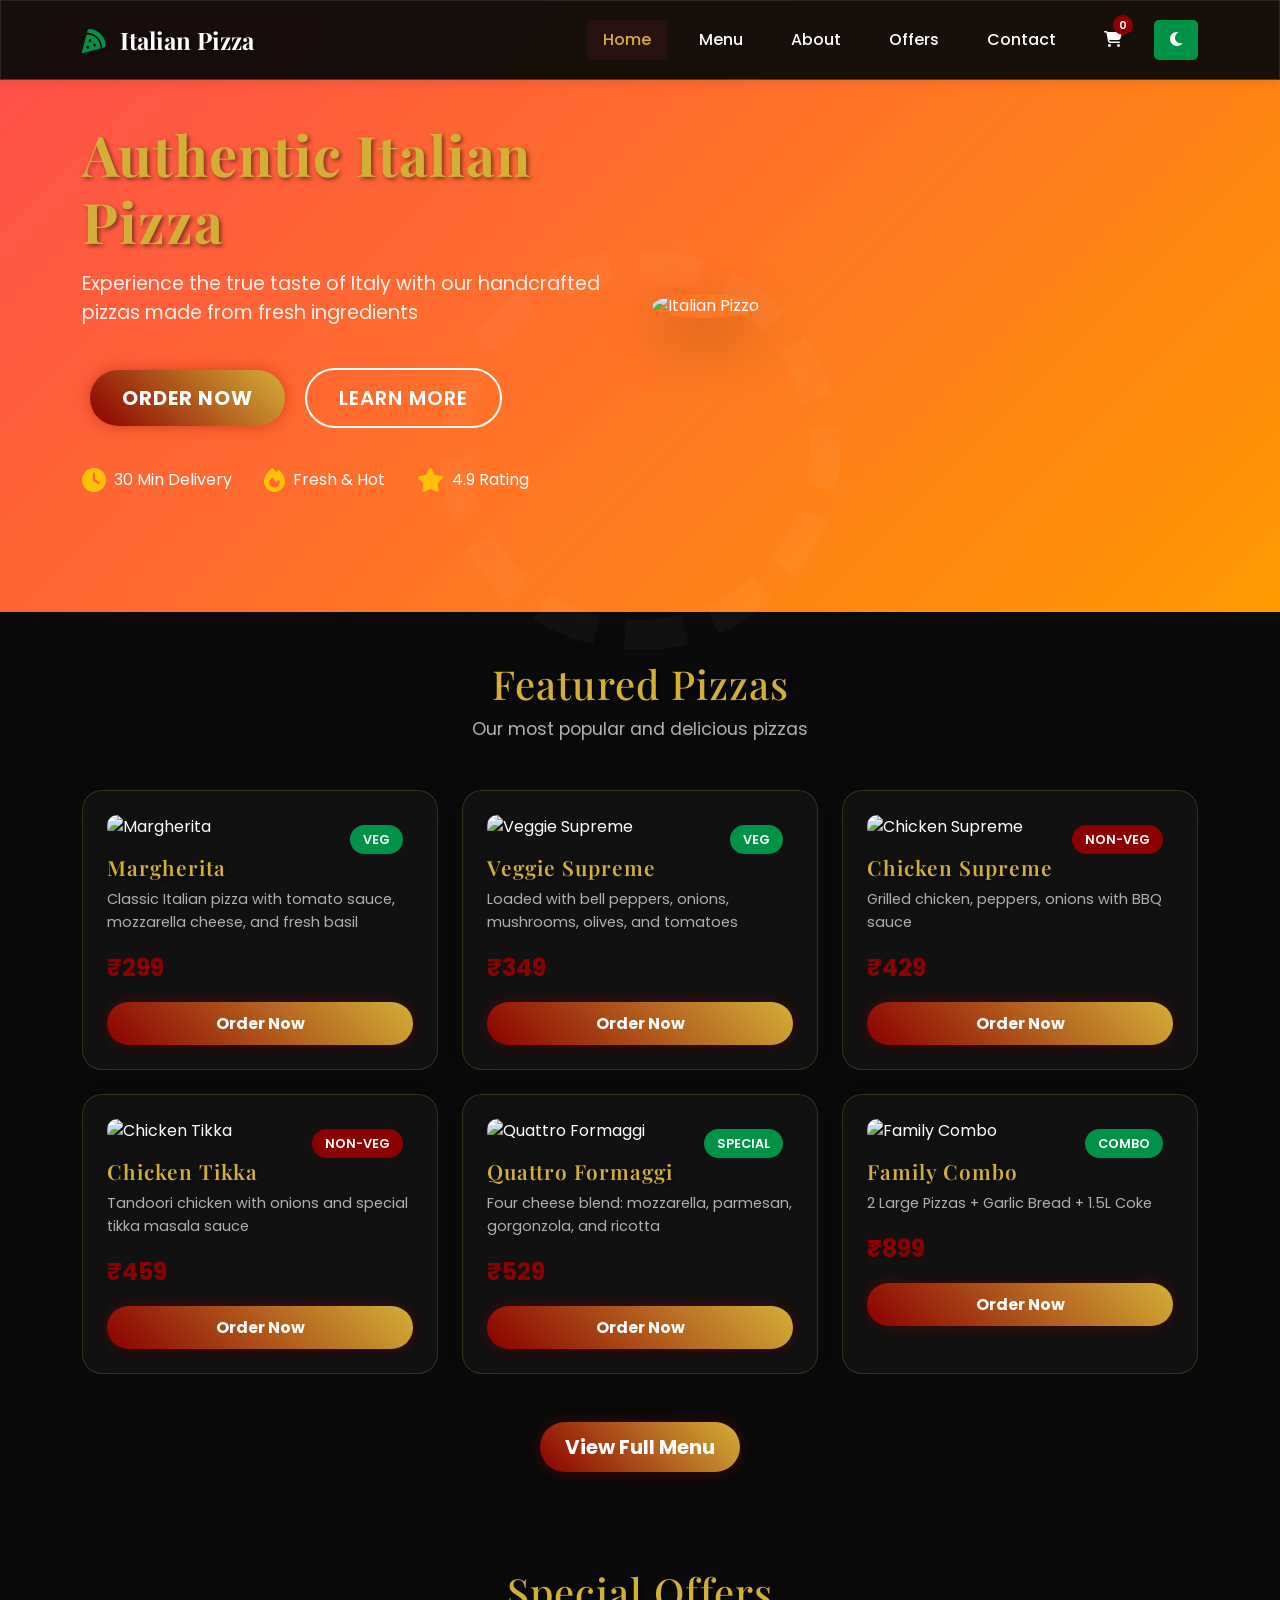
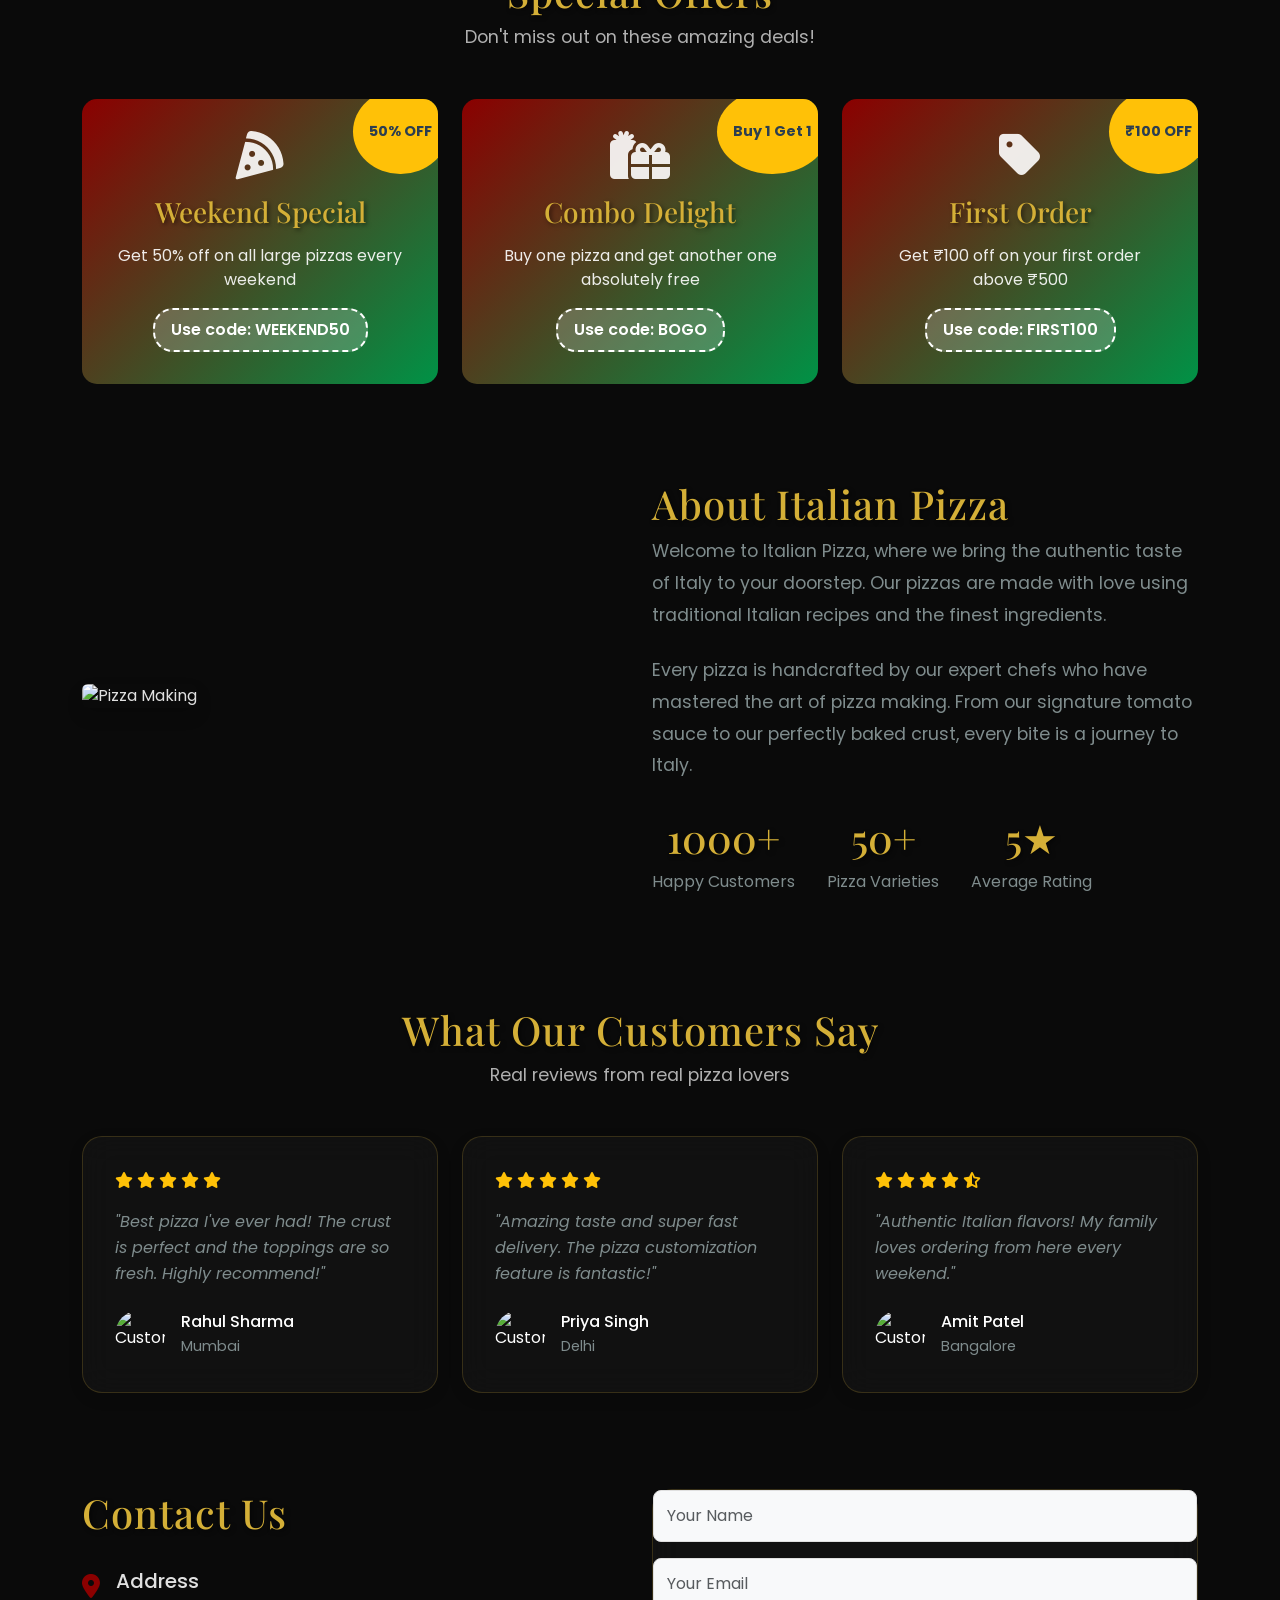
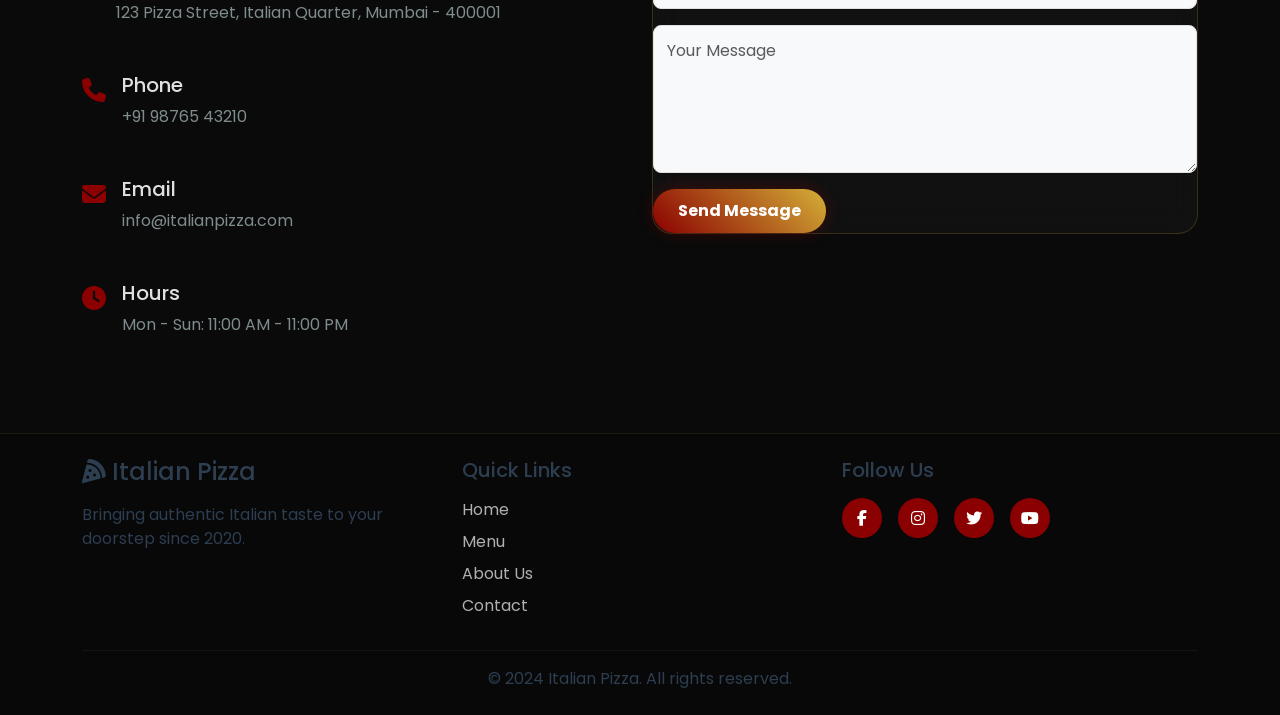
==== index.html @ b0a9a29d "First version of E-commerce website" ====
<!DOCTYPE html>
<html lang="en">
<head>
    <meta charset="UTF-8">
    <meta name="viewport" content="width=device-width, initial-scale=1.0">
    <title>Italian Pizza - Authentic Italian Taste</title>
    
    <!-- Bootstrap 5 CSS -->
    <link href="https://cdn.jsdelivr.net/npm/bootstrap@5.3.0/dist/css/bootstrap.min.css" rel="stylesheet">
    
    <!-- Font Awesome Icons -->
    <link rel="stylesheet" href="https://cdnjs.cloudflare.com/ajax/libs/font-awesome/6.4.0/css/all.min.css">
    
    <!-- Google Fonts -->
   <link href="https://fonts.googleapis.com/css2?family=Playfair+Display:wght@700&family=Poppins:wght@300;400;600&display=swap" rel="stylesheet">
    
    <!-- Custom CSS -->
    <link rel="stylesheet" href="css/style.css">
</head>
<body>
    <!-- Navigation Bar -->
    <nav class="navbar navbar-expand-lg fixed-top custom-navbar">
        <div class="container">
            <a class="navbar-brand" href="index.html">
                <i class="fas fa-pizza-slice"></i> Italian Pizza
            </a>
            <button class="navbar-toggler" type="button" data-bs-toggle="collapse" data-bs-target="#navbarNav">
                <span class="navbar-toggler-icon"></span>
            </button>
            <div class="collapse navbar-collapse" id="navbarNav">
                <ul class="navbar-nav ms-auto">
                    <li class="nav-item">
                        <a class="nav-link active" href="index.html">Home</a>
                    </li>
                    <li class="nav-item">
                        <a class="nav-link" href="menu.html">Menu</a>
                    </li>
                    <li class="nav-item">
                        <a class="nav-link" href="#about">About</a>
                    </li>
                    <li class="nav-item">
                        <a class="nav-link" href="#offers">Offers</a>
                    </li>
                    <li class="nav-item">
                        <a class="nav-link" href="#contact">Contact</a>
                    </li>
                    <li class="nav-item">
                        <a class="nav-link cart-link" href="cart.html">
                            <i class="fas fa-shopping-cart"></i>
                            <span class="cart-count" id="cartCount">0</span>
                        </a>
                    </li>
                    <li class="nav-item">
                        <button class="theme-toggle" id="themeToggle">
                            <i class="fas fa-moon"></i>
                        </button>
                    </li>
                </ul>
            </div>
        </div>
    </nav>

    <!-- Hero Section -->
    <section class="hero-section">
        <div class="pizza-animation">
            <div class="pizza-spin"></div>
        </div>
        <div class="container">
            <div class="row align-items-center">
                <div class="col-lg-6">
                    <h1 class="hero-title">Authentic Italian Pizza</h1>
                    <p class="hero-subtitle">Experience the true taste of Italy with our handcrafted pizzas made from fresh ingredients</p>
                    <div class="hero-buttons">
                        <a href="menu.html" class="btn btn-primary btn-lg">Order Now</a>
                        <a href="#about" class="btn btn-outline-light btn-lg">Learn More</a>
                    </div>
                    <div class="hero-features">
                        <div class="feature-item">
                            <i class="fas fa-clock"></i>
                            <span>30 Min Delivery</span>
                        </div>
                        <div class="feature-item">
                            <i class="fas fa-fire"></i>
                            <span>Fresh & Hot</span>
                        </div>
                        <div class="feature-item">
                            <i class="fas fa-star"></i>
                            <span>4.9 Rating</span>
                        </div>
                    </div>
                </div>
                <div class="col-lg-6">
                    <div class="hero-image">
                        <img src="https://images.unsplash.com/photo-1513104890138-7c749659a591?w=600&h=600&fit=crop" alt="Italian Pizza" class="img-fluid floating-pizza">
                    </div>
                </div>
            </div>
        </div>
    </section>

    <!-- Featured Pizzas Section -->
    <section class="featured-section py-5">
        <div class="container">
            <div class="section-header text-center mb-5">
                <h2 class="section-title">Featured Pizzas</h2>
                <p class="section-subtitle">Our most popular and delicious pizzas</p>
            </div>
            <div class="row" id="featuredPizzas">
                <!-- Featured pizzas will be loaded dynamically -->
            </div>
            <div class="text-center mt-4">
                <a href="menu.html" class="btn btn-primary btn-lg">View Full Menu</a>
            </div>
        </div>
    </section>

    <!-- Special Offers Section -->
    <section class="offers-section py-5" id="offers">
        <div class="container">
            <div class="section-header text-center mb-5">
                <h2 class="section-title">Special Offers</h2>
                <p class="section-subtitle">Don't miss out on these amazing deals!</p>
            </div>
            <div class="row g-4">
                <div class="col-md-6 col-lg-4">
                    <div class="offer-card">
                        <div class="offer-badge">50% OFF</div>
                        <i class="fas fa-pizza-slice offer-icon"></i>
                        <h3>Weekend Special</h3>
                        <p>Get 50% off on all large pizzas every weekend</p>
                        <span class="offer-code">Use code: WEEKEND50</span>
                    </div>
                </div>
                <div class="col-md-6 col-lg-4">
                    <div class="offer-card">
                        <div class="offer-badge">Buy 1 Get 1</div>
                        <i class="fas fa-gifts offer-icon"></i>
                        <h3>Combo Delight</h3>
                        <p>Buy one pizza and get another one absolutely free</p>
                        <span class="offer-code">Use code: BOGO</span>
                    </div>
                </div>
                <div class="col-md-6 col-lg-4">
                    <div class="offer-card">
                        <div class="offer-badge">₹100 OFF</div>
                        <i class="fas fa-tag offer-icon"></i>
                        <h3>First Order</h3>
                        <p>Get ₹100 off on your first order above ₹500</p>
                        <span class="offer-code">Use code: FIRST100</span>
                    </div>
                </div>
            </div>
        </div>
    </section>

    <!-- About Section -->
    <section class="about-section py-5" id="about">
        <div class="container">
            <div class="row align-items-center">
                <div class="col-lg-6">
                    <img src="https://images.unsplash.com/photo-1565299624946-b28f40a0ae38?w=600&h=400&fit=crop" alt="Pizza Making" class="img-fluid rounded shadow">
                </div>
                <div class="col-lg-6">
                    <h2 class="section-title">About Italian Pizza</h2>
                    <p class="about-text">
                        Welcome to Italian Pizza, where we bring the authentic taste of Italy to your doorstep. 
                        Our pizzas are made with love using traditional Italian recipes and the finest ingredients.
                    </p>
                    <p class="about-text">
                        Every pizza is handcrafted by our expert chefs who have mastered the art of pizza making. 
                        From our signature tomato sauce to our perfectly baked crust, every bite is a journey to Italy.
                    </p>
                    <div class="about-stats">
                        <div class="stat-item">
                            <h3>1000+</h3>
                            <p>Happy Customers</p>
                        </div>
                        <div class="stat-item">
                            <h3>50+</h3>
                            <p>Pizza Varieties</p>
                        </div>
                        <div class="stat-item">
                            <h3>5★</h3>
                            <p>Average Rating</p>
                        </div>
                    </div>
                </div>
            </div>
        </div>
    </section>

    <!-- Customer Reviews Section -->
    <section class="reviews-section py-5">
        <div class="container">
            <div class="section-header text-center mb-5">
                <h2 class="section-title">What Our Customers Say</h2>
                <p class="section-subtitle">Real reviews from real pizza lovers</p>
            </div>
            <div class="row g-4">
                <div class="col-md-6 col-lg-4">
                    <div class="review-card">
                        <div class="review-stars">
                            <i class="fas fa-star"></i>
                            <i class="fas fa-star"></i>
                            <i class="fas fa-star"></i>
                            <i class="fas fa-star"></i>
                            <i class="fas fa-star"></i>
                        </div>
                        <p class="review-text">"Best pizza I've ever had! The crust is perfect and the toppings are so fresh. Highly recommend!"</p>
                        <div class="reviewer">
                            <img src="https://i.pravatar.cc/100?img=1" alt="Customer" class="reviewer-img">
                            <div>
                                <h5>Rahul Sharma</h5>
                                <span>Mumbai</span>
                            </div>
                        </div>
                    </div>
                </div>
                <div class="col-md-6 col-lg-4">
                    <div class="review-card">
                        <div class="review-stars">
                            <i class="fas fa-star"></i>
                            <i class="fas fa-star"></i>
                            <i class="fas fa-star"></i>
                            <i class="fas fa-star"></i>
                            <i class="fas fa-star"></i>
                        </div>
                        <p class="review-text">"Amazing taste and super fast delivery. The pizza customization feature is fantastic!"</p>
                        <div class="reviewer">
                            <img src="https://i.pravatar.cc/100?img=5" alt="Customer" class="reviewer-img">
                            <div>
                                <h5>Priya Singh</h5>
                                <span>Delhi</span>
                            </div>
                        </div>
                    </div>
                </div>
                <div class="col-md-6 col-lg-4">
                    <div class="review-card">
                        <div class="review-stars">
                            <i class="fas fa-star"></i>
                            <i class="fas fa-star"></i>
                            <i class="fas fa-star"></i>
                            <i class="fas fa-star"></i>
                            <i class="fas fa-star-half-alt"></i>
                        </div>
                        <p class="review-text">"Authentic Italian flavors! My family loves ordering from here every weekend."</p>
                        <div class="reviewer">
                            <img src="https://i.pravatar.cc/100?img=3" alt="Customer" class="reviewer-img">
                            <div>
                                <h5>Amit Patel</h5>
                                <span>Bangalore</span>
                            </div>
                        </div>
                    </div>
                </div>
            </div>
        </div>
    </section>

    <!-- Contact Section -->
    <section class="contact-section py-5" id="contact">
        <div class="container">
            <div class="row">
                <div class="col-lg-6">
                    <h2 class="section-title">Contact Us</h2>
                    <div class="contact-info">
                        <div class="contact-item">
                            <i class="fas fa-map-marker-alt"></i>
                            <div>
                                <h5>Address</h5>
                                <p>123 Pizza Street, Italian Quarter, Mumbai - 400001</p>
                            </div>
                        </div>
                        <div class="contact-item">
                            <i class="fas fa-phone"></i>
                            <div>
                                <h5>Phone</h5>
                                <p>+91 98765 43210</p>
                            </div>
                        </div>
                        <div class="contact-item">
                            <i class="fas fa-envelope"></i>
                            <div>
                                <h5>Email</h5>
                                <p>info@italianpizza.com</p>
                            </div>
                        </div>
                        <div class="contact-item">
                            <i class="fas fa-clock"></i>
                            <div>
                                <h5>Hours</h5>
                                <p>Mon - Sun: 11:00 AM - 11:00 PM</p>
                            </div>
                        </div>
                    </div>
                </div>
                <div class="col-lg-6">
                    <form class="contact-form">
                        <div class="mb-3">
                            <input type="text" class="form-control" placeholder="Your Name" required>
                        </div>
                        <div class="mb-3">
                            <input type="email" class="form-control" placeholder="Your Email" required>
                        </div>
                        <div class="mb-3">
                            <textarea class="form-control" rows="5" placeholder="Your Message" required></textarea>
                        </div>
                        <button type="submit" class="btn btn-primary">Send Message</button>
                    </form>
                </div>
            </div>
        </div>
    </section>

    <!-- Footer -->
    <footer class="footer py-4">
        <div class="container">
            <div class="row">
                <div class="col-md-4">
                    <h4><i class="fas fa-pizza-slice"></i> Italian Pizza</h4>
                    <p>Bringing authentic Italian taste to your doorstep since 2020.</p>
                </div>
                <div class="col-md-4">
                    <h5>Quick Links</h5>
                    <ul class="footer-links">
                        <li><a href="index.html">Home</a></li>
                        <li><a href="menu.html">Menu</a></li>
                        <li><a href="#about">About Us</a></li>
                        <li><a href="#contact">Contact</a></li>
                    </ul>
                </div>
                <div class="col-md-4">
                    <h5>Follow Us</h5>
                    <div class="social-icons">
                        <a href="#"><i class="fab fa-facebook-f"></i></a>
                        <a href="#"><i class="fab fa-instagram"></i></a>
                        <a href="#"><i class="fab fa-twitter"></i></a>
                        <a href="#"><i class="fab fa-youtube"></i></a>
                    </div>
                </div>
            </div>
            <hr class="my-3">
            <div class="text-center">
                <p class="mb-0">&copy; 2024 Italian Pizza. All rights reserved.</p>
            </div>
        </div>
    </footer>

    <!-- Bootstrap 5 JS -->
    <script src="https://cdn.jsdelivr.net/npm/bootstrap@5.3.0/dist/js/bootstrap.bundle.min.js"></script>
    
    <!-- Custom JS -->
    <script src="script.js"></script>
</body>
</html>
---- css/style.css ----
:root {
    --primary-color: #C1272D; /* Italian Red */
    --secondary-color: #009246; /* Italian Green */
    --accent-color: #F1F1F1; /* Italian White */
    --text-dark: #2C3E50;
    --text-light: #7F8C8D;
    --bg-light: #FFFFFF;
    --bg-secondary: #F8F9FA;
    --border-color: #E0E0E0;
    --shadow: rgba(0, 0, 0, 0.1);
    --success: #28A745;
    --warning: #FFC107;
}

[data-theme="dark"] {
    --primary-color: #E63946;
    --secondary-color: #06D6A0;
    --accent-color: #1A1A1A;
    --text-dark: #F1F1F1;
    --text-light: #B0B0B0;
    --bg-light: #1E1E1E;
    --bg-secondary: #2A2A2A;
    --border-color: #3A3A3A;
    --shadow: rgba(255, 255, 255, 0.1);
}

/* Global Styles */
* {
    margin: 0;
    padding: 0;
    box-sizing: border-box;
}

body {
    background-color: #0d0d0d; /* Deep Dark Background */
    color: #e0e0e0;
    font-family: 'Poppins', sans-serif;
}

/* Luxury Font for Headings */
h1, h2, .section-title, .pizza-name {
    font-family: 'Playfair Display', serif; /* Intha font-ah HTML-la import panniko */
    color: #D4AF37 !important; /* Gold Color */
    letter-spacing: 1px;
}

a {
    text-decoration: none;
    color: inherit;
    transition: all 0.3s ease;
}

img {
    max-width: 100%;
    height: auto;
}

/* ========================================
   NAVIGATION BAR
   ======================================== */
.navbar {
    background: rgba(13, 13, 13, 0.9) !important;
    border-bottom: 1px solid rgba(212, 175, 55, 0.2);
    box-shadow: 0 2px 10px var(--shadow);
    padding: 1rem 0;
    transition: all 0.3s ease;
}

.navbar-brand {
    font-size: 1.5rem;
    font-weight: 700;
    color: var(--primary-color) !important;
}

.navbar-brand i {
    color: var(--secondary-color);
    margin-right: 0.5rem;
}

.navbar-nav .nav-link {
    color: #e0e0e0 !important;
    font-weight: 500;
    margin: 0 0.5rem;
    padding: 0.5rem 1rem !important;
    border-radius: 5px;
    transition: all 0.3s ease;
}

.navbar-nav .nav-link:hover,
.navbar-nav .nav-link.active {
    color: #D4AF37 !important;
    background: rgba(193, 39, 45, 0.1);
}
.custom-navbar {
    background: linear-gradient(45deg, #ff4d4d, #ff9900);
    box-shadow: 0 4px 20px rgba(0,0,0,0.2);
}

.custom-navbar .nav-link,
.custom-navbar .navbar-brand {
    color: white !important;
}
/* Navbar Toggler Icon (Hamburger Menu) White color */
.navbar-toggler {
    border-color: rgba(255, 255, 255, 0.5) !important; /* Border color */
}

.navbar-toggler-icon {
    filter: invert(1) brightness(100%) !important; /* Black icon-ah White-ah mathum */
}

/* Toggle button click pannum pothu vara focus outline remove panna */
.navbar-toggler:focus {
    box-shadow: 0 0 0 0.25rem rgba(212, 175, 55, 0.5) !important;
}
.cart-link {
    position: relative;
}

.cart-count {
    position: absolute;
    top: -5px;
    right: 5px;
    background: var(--primary-color);
    color: white;
    border-radius: 50%;
    width: 20px;
    height: 20px;
    display: flex;
    align-items: center;
    justify-content: center;
    font-size: 0.7rem;
    font-weight: 600;
}

.theme-toggle {
    background: var(--secondary-color);
    border: none;
    color: white;
    padding: 0.5rem 1rem;
    border-radius: 5px;
    cursor: pointer;
    transition: all 0.3s ease;
    margin-left: 0.5rem;
}

.theme-toggle:hover {
    transform: scale(1.1);
}
/* Glassmorphism for Navbar & Cards */
.navbar, .pizza-card, .cart-summary {
    background: rgba(255, 255, 255, 0.05) !important;
    backdrop-filter: blur(15px);
    -webkit-backdrop-filter: blur(15px);
    border: 1px solid rgba(255, 255, 255, 0.1) !important;
}

/* Luxury Accent Colors (Gold & Deep Red) */
:root {
    --primary-color: #8B0000; /* Deep Crimson */
    --accent-gold: #D4AF37;   /* Classic Gold */
    --bg-dark: #121212;      /* Midnight Black */
}

/* Hover Effects for Cards */
.pizza-card {
    background: rgba(255, 255, 255, 0.03) !important;
    backdrop-filter: blur(10px);
    border: 1px solid rgba(212, 175, 55, 0.2) !important; /* Subtle Gold Border */
    border-radius: 20px;
    padding: 20px;
    transition: all 0.4s ease;
}

.pizza-card:hover {
    border-color: #D4AF37 !important; /* Hover-la Gold highlight aagum */
    transform: translateY(-10px);
    box-shadow: 0 10px 30px rgba(212, 175, 55, 0.1);
}

/* Button Refinement */
.btn-primary {
    background: linear-gradient(45deg, #8B0000, #D4AF37);
    border: none;
    font-weight: 600;
    padding: 10px 25px;
    border-radius: 50px;
    box-shadow: 0 4px 15px rgba(139, 0, 0, 0.3);
}

.btn-primary:hover {
    box-shadow: 0 6px 20px rgba(212, 175, 55, 0.4);
    transform: scale(1.05);
}
/* ========================================
   HERO SECTION
   ======================================== */
.hero-section {
    background: linear-gradient(135deg, #ff4d4d, #ff9900);
    color: white;
    padding: 120px 0;
}

.hero-title {
    font-size: 48px;
    font-weight: bold;
}

.hero-subtitle {
    font-size: 18px;
    margin-bottom: 20px;
}

.pizza-animation {
    position: absolute;
    top: 50%;
    left: 50%;
    transform: translate(-50%, -50%);
    opacity: 0.1;
}

.pizza-spin {
    width: 400px;
    height: 400px;
    border-radius: 50%;
    border: 30px dashed rgba(255, 255, 255, 0.3);
    animation: spin 20s linear infinite;
}

@keyframes spin {
    from { transform: rotate(0deg); }
    to { transform: rotate(360deg); }
}

.hero-title {
    font-family: 'Playfair Display', serif;
    font-size: 3.5rem;
    font-weight: 700;
    margin-bottom: 1rem;
    animation: fadeInUp 0.8s ease;
}

.hero-subtitle {
    font-size: 1.2rem;
    margin-bottom: 2rem;
    opacity: 0.9;
    animation: fadeInUp 1s ease;
}

.hero-buttons {
    margin-bottom: 2rem;
    animation: fadeInUp 1.2s ease;
}

.hero-buttons .btn {
    margin: 0.5rem;
    padding: 0.8rem 2rem;
    border-radius: 50px;
    font-weight: 600;
    text-transform: uppercase;
    letter-spacing: 1px;
}

.hero-features {
    display: flex;
    gap: 2rem;
    flex-wrap: wrap;
    animation: fadeInUp 1.4s ease;
}

.feature-item {
    display: flex;
    align-items: center;
    gap: 0.5rem;
}

.feature-item i {
    font-size: 1.5rem;
    color: var(--warning);
}

.hero-image {
    animation: fadeInRight 1s ease;
}

.floating-pizza {
    animation: float 3s ease-in-out infinite;
    border-radius: 50%;
    box-shadow: 0 20px 60px rgba(0, 0, 0, 0.3);
}
#pizzaSearch {
    background-color: rgba(255, 255, 255, 0.1) !important;
    border: 1px solid rgba(212, 175, 55, 0.3) !important;
    color: #ffffff !important;
}

#pizzaSearch::placeholder {
    color: rgba(255, 255, 255, 0.5) !important;
}
@keyframes float {
    0%, 100% { transform: translateY(0px); }
    50% { transform: translateY(-20px); }
}

@keyframes fadeInUp {
    from {
        opacity: 0;
        transform: translateY(30px);
    }
    to {
        opacity: 1;
        transform: translateY(0);
    }
}

@keyframes fadeInRight {
    from {
        opacity: 0;
        transform: translateX(30px);
    }
    to {
        opacity: 1;
        transform: translateX(0);
    }
}

/* ========================================
   SECTIONS
   ======================================== */
.section-header {
    margin-bottom: 3rem;
}

.section-title {
    font-family: 'Playfair Display', serif;
    font-size: 2.5rem;
    color: var(--text-dark);
    margin-bottom: 0.5rem;
}

.section-subtitle {
    color: var(--text-light);
    font-size: 1.1rem;
}

.featured-section,
.offers-section,
.about-section,
.reviews-section,
.contact-section {
    padding: 80px 0;
}

/* ========================================
   PIZZA CARDS
   ======================================== */
.pizza-card {
    background: var(--bg-light);
    border: 1px solid var(--border-color);
    border-radius: 15px;
    padding: 1.5rem;
    transition: all 0.3s ease;
    height: 100%;
    box-shadow: 0 5px 15px var(--shadow);
}

.pizza-card:hover {
    transform: translateY(-10px);
    box-shadow: 0 15px 30px var(--shadow);
}

.pizza-image {
    width: 100%;
    height: 200px;
    object-fit: cover;
    border-radius: 10px;
    margin-bottom: 1rem;
}

.pizza-badge {
    position: absolute;
    top: 10px;
    right: 10px;
    background: var(--secondary-color);
    color: white;
    padding: 0.3rem 0.8rem;
    border-radius: 20px;
    font-size: 0.8rem;
    font-weight: 600;
}

.veg-badge {
    background: var(--secondary-color);
}

.non-veg-badge {
    background: var(--primary-color);
}

.pizza-name {
    font-size: 1.3rem;
    font-weight: 600;
    margin-bottom: 0.5rem;
    color: var(--text-dark);
}

.pizza-desc {
    color: var(--text-light);
    font-size: 0.9rem;
    margin-bottom: 1rem;
    line-height: 1.6;
}

.pizza-price {
    font-size: 1.5rem;
    font-weight: 700;
    color: var(--primary-color);
    margin-bottom: 1rem;
}

.pizza-card .btn {
    width: 100%;
    border-radius: 25px;
    padding: 0.6rem;
    font-weight: 600;
}

/* ========================================
   OFFER CARDS
   ======================================== */
.offer-card {
    background: linear-gradient(135deg, var(--primary-color), var(--secondary-color));
    color: white;
    padding: 2rem;
    border-radius: 15px;
    text-align: center;
    position: relative;
    overflow: hidden;
    transition: all 0.3s ease;
}

.offer-card:hover {
    transform: scale(1.05);
}

.offer-badge {
    position: absolute;
    top: -10px;
    right: -10px;
    background: var(--warning);
    color: var(--text-dark);
    padding: 2rem 1rem;
    border-radius: 50%;
    font-weight: 700;
    font-size: 0.9rem;
}

.offer-icon {
    font-size: 3rem;
    margin-bottom: 1rem;
    opacity: 0.9;
}

.offer-card h3 {
    color: white;
    margin-bottom: 1rem;
}

.offer-card p {
    margin-bottom: 1rem;
    opacity: 0.9;
}

.offer-code {
    background: rgba(255, 255, 255, 0.2);
    padding: 0.5rem 1rem;
    border-radius: 20px;
    display: inline-block;
    font-weight: 600;
    border: 2px dashed white;
}

/* ========================================
   ABOUT SECTION
   ======================================== */
.about-text {
    font-size: 1.1rem;
    line-height: 1.8;
    color: var(--text-light);
    margin-bottom: 1.5rem;
}

.about-stats {
    display: flex;
    gap: 2rem;
    margin-top: 2rem;
}

.stat-item {
    text-align: center;
}

.stat-item h3 {
    font-size: 2.5rem;
    color: var(--primary-color);
    margin-bottom: 0.5rem;
}

.stat-item p {
    color: var(--text-light);
}

/* ========================================
   REVIEW CARDS
   ======================================== */
.review-card {
    background: var(--bg-light);
    border: 1px solid var(--border-color);
    border-radius: 15px;
    padding: 2rem;
    box-shadow: 0 5px 15px var(--shadow);
    transition: all 0.3s ease;
}

.review-card:hover {
    transform: translateY(-5px);
}

.review-stars {
    color: var(--warning);
    margin-bottom: 1rem;
}

.review-text {
    font-style: italic;
    color: var(--text-light);
    margin-bottom: 1.5rem;
    line-height: 1.6;
}

.reviewer {
    display: flex;
    align-items: center;
    gap: 1rem;
}

.reviewer-img {
    width: 50px;
    height: 50px;
    border-radius: 50%;
    object-fit: cover;
}

.reviewer h5 {
    margin-bottom: 0.2rem;
    font-size: 1rem;
}

.reviewer span {
    color: var(--text-light);
    font-size: 0.9rem;
}

/* ========================================
   CONTACT SECTION
   ======================================== */
.contact-info {
    margin-top: 2rem;
}

.contact-item {
    display: flex;
    gap: 1rem;
    margin-bottom: 2rem;
}

.contact-item i {
    font-size: 1.5rem;
    color: var(--primary-color);
    margin-top: 0.3rem;
}

.contact-item h5 {
    margin-bottom: 0.5rem;
}

.contact-item p {
    color: var(--text-light);
}

.contact-form .form-control {
    background: var(--bg-secondary);
    border: 1px solid var(--border-color);
    color: var(--text-dark);
    padding: 0.8rem;
    border-radius: 8px;
}

.contact-form .form-control:focus {
    border-color: var(--primary-color);
    box-shadow: 0 0 0 0.2rem rgba(193, 39, 45, 0.25);
}

/* ========================================
   FOOTER
   ======================================== */
.footer {
    background: #080808 !important;
    color: var(--text-dark);
    border-top: 1px solid rgba(212, 175, 55, 0.1);
}

.footer h4, .footer h5 {
    margin-bottom: 1rem;
}

.footer-links {
    list-style: none;
    padding: 0;
}

.footer-links li {
    margin-bottom: 0.5rem;
}

.footer-links a {
    color: var(--text-light);
}

.footer-links a:hover {
    color: var(--primary-color);
}

.social-icons {
    display: flex;
    gap: 1rem;
}

.social-icons a {
    width: 40px;
    height: 40px;
    background: var(--primary-color);
    color: white;
    display: flex;
    align-items: center;
    justify-content: center;
    border-radius: 50%;
    transition: all 0.3s ease;
}

.social-icons a:hover {
    background: var(--secondary-color);
    transform: translateY(-5px);
}

/* ========================================
   PAGE HEADER
   ======================================== */
.page-header {
    background: linear-gradient(135deg, var(--primary-color), var(--secondary-color));
    color: white;
    padding: 120px 0 60px;
    text-align: center;
    margin-top: 70px;
}

.page-header h1 {
    font-family: 'Playfair Display', serif;
    font-size: 3rem;
    color: white;
    margin-bottom: 1rem;
}

/* ========================================
   MENU PAGE
   ======================================== */
.category-filter {
    margin-bottom: 3rem;
}

.btn-category {
    margin: 0.5rem;
    padding: 0.6rem 1.5rem;
    border-radius: 25px;
    border: 2px solid var(--primary-color);
    background: transparent;
    color: var(--primary-color);
    font-weight: 600;
    transition: all 0.3s ease;
}

.btn-category:hover,
.btn-category.active {
    background: var(--primary-color);
    color: white;
}

/* ========================================
   CUSTOMIZATION MODAL
   ======================================== */
.modal-content {
    background: var(--bg-light);
    color: var(--text-dark);
    border: none;
    border-radius: 15px;
}

.modal-header {
    border-bottom: 1px solid var(--border-color);
}

.modal-footer {
    border-top: 1px solid var(--border-color);
}

.customize-section {
    padding: 1rem;
    background: var(--bg-secondary);
    border-radius: 10px;
}

.customize-section h6 {
    font-weight: 600;
    color: var(--text-dark);
}

.size-options .form-check,
.toppings-grid .form-check {
    margin-bottom: 0.8rem;
}

.form-check-label {
    cursor: pointer;
    color: var(--text-dark);
}

.form-check-input:checked {
    background-color: var(--primary-color);
    border-color: var(--primary-color);
}

.quantity-selector {
    display: flex;
    align-items: center;
    gap: 1rem;
    justify-content: center;
}

.quantity-selector .btn {
    width: 40px;
    height: 40px;
    border-radius: 50%;
}

.quantity-selector .form-control {
    width: 80px;
    text-align: center;
    font-weight: 600;
    font-size: 1.2rem;
    background: var(--bg-light);
    color: var(--text-dark);
    border: 1px solid var(--border-color);
}

.price-display {
    background: var(--bg-secondary);
    padding: 1.5rem;
    border-radius: 10px;
    margin-top: 1rem;
}

/* ========================================
   CART PAGE
   ======================================== */
.cart-item {
    background: var(--bg-light);
    border: 1px solid var(--border-color);
    border-radius: 15px;
    padding: 1.5rem;
    margin-bottom: 1rem;
    display: flex;
    gap: 1.5rem;
    align-items: center;
}

.cart-item-image {
    width: 100px;
    height: 100px;
    object-fit: cover;
    border-radius: 10px;
}

.cart-item-details {
    flex: 1;
}

.cart-item-name {
    font-size: 1.2rem;
    font-weight: 600;
    margin-bottom: 0.5rem;
    color: var(--text-dark);
}

.cart-item-customization {
    font-size: 0.9rem;
    color: var(--text-light);
    margin-bottom: 0.5rem;
}

.cart-item-price {
    font-size: 1.3rem;
    font-weight: 700;
    color: var(--primary-color);
}

.cart-quantity-control {
    display: flex;
    align-items: center;
    gap: 0.5rem;
}

.cart-quantity-control button {
    width: 30px;
    height: 30px;
    border-radius: 5px;
    border: 1px solid var(--border-color);
    background: var(--bg-light);
    color: var(--text-dark);
    cursor: pointer;
    transition: all 0.3s ease;
}

.cart-quantity-control button:hover {
    background: var(--primary-color);
    color: white;
    border-color: var(--primary-color);
}

.cart-quantity-control span {
    min-width: 30px;
    text-align: center;
    font-weight: 600;
}

.remove-item {
    background: none;
    border: none;
    color: var(--primary-color);
    font-size: 1.5rem;
    cursor: pointer;
    transition: all 0.3s ease;
}

.remove-item:hover {
    color: var(--secondary-color);
    transform: scale(1.2);
}

.empty-cart {
    text-align: center;
    padding: 4rem 2rem;
}

.empty-cart i {
    font-size: 5rem;
    color: var(--text-light);
    margin-bottom: 1rem;
}

.empty-cart h3 {
    margin-bottom: 1rem;
}

.cart-summary {
    background: var(--bg-light);
    border: 1px solid var(--border-color);
    border-radius: 15px;
    padding: 2rem;
    position: sticky;
    top: 100px;
}

.coupon-section .input-group .form-control {
    background: var(--bg-secondary);
    border: 1px solid var(--border-color);
    color: var(--text-dark);
}

.coupon-tags {
    display: flex;
    gap: 0.5rem;
    flex-wrap: wrap;
    margin-top: 0.5rem;
}

.coupon-tag {
    background: var(--bg-secondary);
    color: var(--primary-color);
    padding: 0.3rem 0.8rem;
    border-radius: 15px;
    font-size: 0.8rem;
    font-weight: 600;
    cursor: pointer;
    border: 1px solid var(--primary-color);
    transition: all 0.3s ease;
}

.coupon-tag:hover {
    background: var(--primary-color);
    color: white;
}

.price-breakdown {
    margin-top: 1.5rem;
}

.price-row {
    display: flex;
    justify-content: space-between;
    margin-bottom: 0.8rem;
    color: var(--text-dark);
}

.price-row.total {
    font-size: 1.3rem;
    padding-top: 0.8rem;
}

.delivery-info {
    background: var(--bg-secondary);
    padding: 1rem;
    border-radius: 8px;
    display: flex;
    align-items: center;
    gap: 0.5rem;
    color: var(--text-dark);
}

.delivery-info i {
    color: var(--secondary-color);
}

/* ========================================
   CHECKOUT FORM
   ======================================== */
.checkout-summary {
    background: var(--bg-secondary);
    padding: 1rem;
    border-radius: 10px;
}

.summary-items {
    max-height: 200px;
    overflow-y: auto;
}

.summary-item {
    display: flex;
    justify-content: space-between;
    margin-bottom: 0.5rem;
    font-size: 0.9rem;
    color: var(--text-dark);
}

.payment-methods .form-check {
    padding: 1rem;
    background: var(--bg-secondary);
    border-radius: 8px;
    margin-bottom: 0.8rem;
    border: 2px solid transparent;
    transition: all 0.3s ease;
}

.payment-methods .form-check:has(input:checked) {
    border-color: var(--primary-color);
    background: rgba(193, 39, 45, 0.1);
}

.payment-methods i {
    margin-right: 0.5rem;
    color: var(--primary-color);
}

/* ========================================
   SUCCESS MODAL
   ======================================== */
.success-animation {
    font-size: 5rem;
    color: var(--success);
    animation: scaleIn 0.5s ease;
}

@keyframes scaleIn {
    from {
        transform: scale(0);
    }
    to {
        transform: scale(1);
    }
}

.order-id {
    background: var(--bg-secondary);
    padding: 1rem;
    border-radius: 8px;
    margin-top: 1rem;
    font-size: 1.1rem;
}

/* ========================================
   BUTTONS
   ======================================== */
.btn-primary {
    background: var(--primary-color);
    border: none;
    transition: all 0.3s ease;
}

.btn-primary:hover {
    background: #a01f24;
    transform: translateY(-2px);
    box-shadow: 0 5px 15px rgba(193, 39, 45, 0.3);
}

.btn-outline-light {
    border: 2px solid white;
    color: white;
}

.btn-outline-light:hover {
    background: white;
    color: var(--primary-color);
}

.btn-outline-primary {
    border: 2px solid var(--primary-color);
    color: var(--primary-color);
}

.btn-outline-primary:hover {
    background: var(--primary-color);
    color: white;
}

/* ========================================
   RESPONSIVE DESIGN
   ======================================== */
@media (max-width: 992px) {
    .hero-title {
        font-size: 2.5rem;
    }

    .section-title {
        font-size: 2rem;
    }

    .about-stats {
        flex-direction: column;
        gap: 1rem;
    }

    .cart-summary {
        position: static;
        margin-top: 2rem;
    }
}

@media (max-width: 768px) {
    .hero-section {
        padding: 100px 0 60px;
    }

    .hero-title {
        font-size: 2rem;
    }

    .hero-features {
        flex-direction: column;
        gap: 1rem;
    }

    .cart-item {
        flex-direction: column;
        text-align: center;
    }

    .cart-item-image {
        width: 100%;
        height: 200px;
    }
}

/* ========================================
   UTILITY CLASSES
   ======================================== */
.text-primary {
    color: var(--primary-color) !important;
}

.bg-primary {
    background-color: var(--primary-color) !important;
}

.text-success {
    color: var(--success) !important;
}
/* ========================================
   ULTIMATE DARK LUXURY OVERRIDE
   ======================================== */

/* Force Dark Background on Everything */
body, html, .bg-light, .bg-secondary, .section-header {
    background-color: #0a0a0a !important;
    color: #e0e0e0 !important;
}

/* Luxury Gold Headings */
h1, h2, h3, .section-title, .pizza-name, .navbar-brand {
    color: #D4AF37 !important;
    font-family: 'Playfair Display', serif !important;
    text-shadow: 2px 2px 4px rgba(0,0,0,0.5);
}

/* Glassmorphism Cards */
.pizza-card, .review-card, .contact-form, .cart-summary {
    background: rgba(255, 255, 255, 0.03) !important;
    backdrop-filter: blur(15px) !important;
    border: 1px solid rgba(212, 175, 55, 0.2) !important;
    border-radius: 20px !important;
    color: #ffffff !important;
}

/* Card Hover Effect */
.pizza-card:hover {
    border-color: #D4AF37 !important;
    transform: translateY(-10px) !important;
    box-shadow: 0 10px 30px rgba(212, 175, 55, 0.2) !important;
}

/* Descriptions & Small Text */
.pizza-desc, .section-subtitle, .text-light, .footer-links a {
    color: #b0b0b0 !important;
}

/* Buttons Glow */
.btn-primary {
    background: linear-gradient(45deg, #8B0000, #D4AF37) !important;
    border: none !important;
    color: white !important;
    font-weight: bold !important;
    box-shadow: 0 0 15px rgba(139, 0, 0, 0.4) !important;
}

/* Navbar Darkening */
.navbar {
    background: rgba(10, 10, 10, 0.95) !important;
    border-bottom: 1px solid rgba(212, 175, 55, 0.3) !important;
}

.nav-link {
    color: #ffffff !important;
}

.nav-link:hover {
    color: #D4AF37 !important;
}
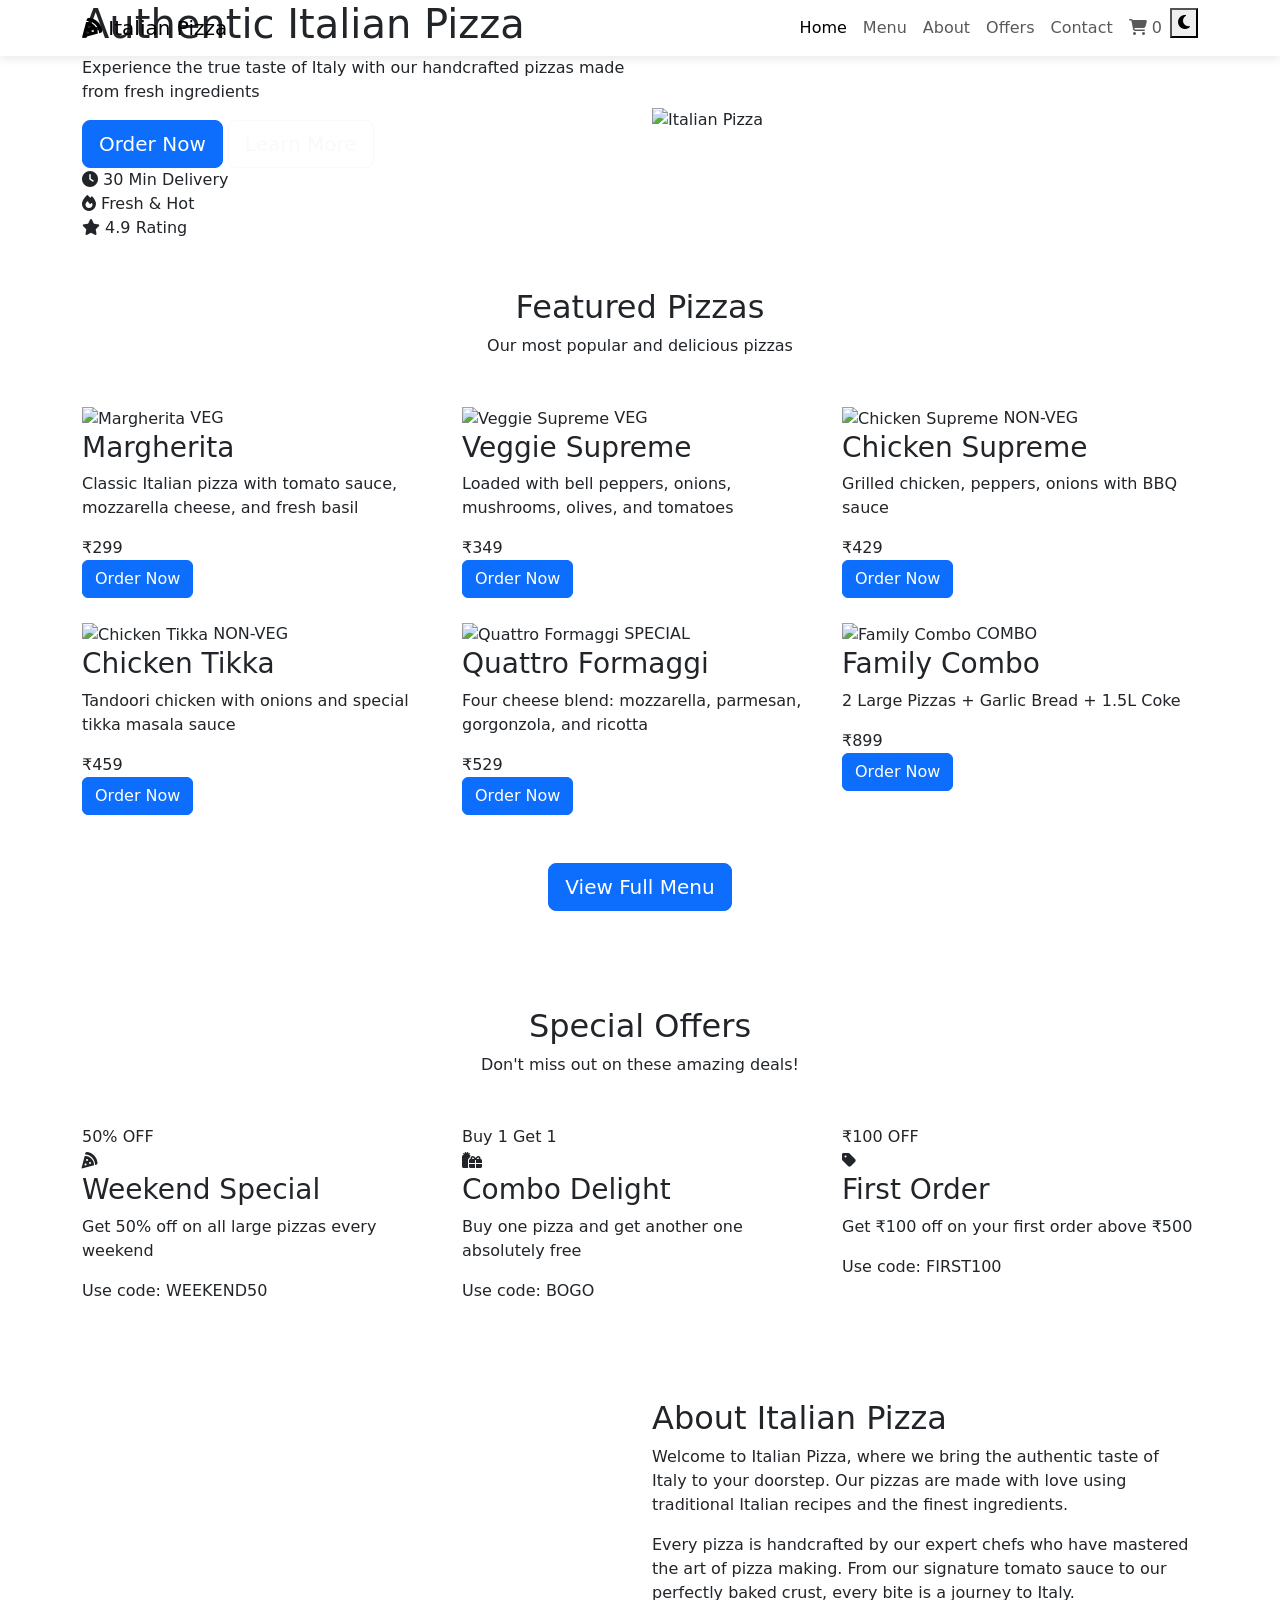
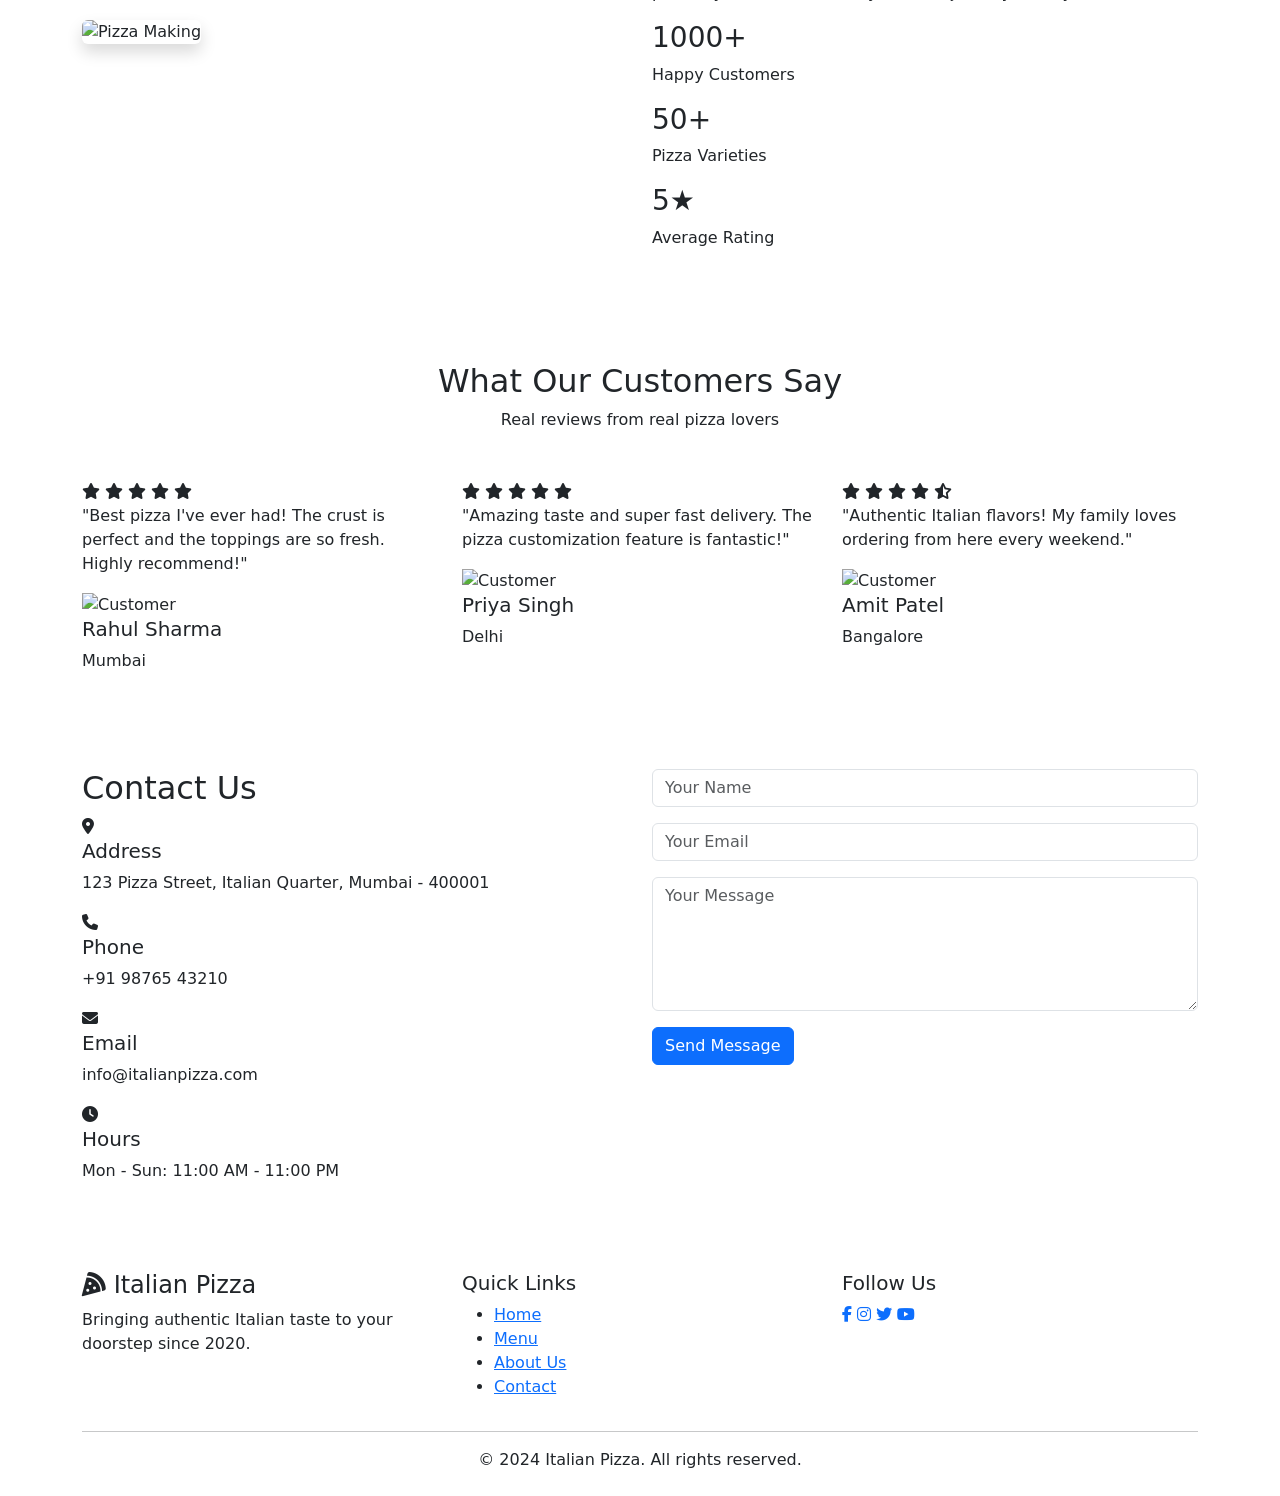
==== commit bbf4d0a1: "Add initial HTML structure for Italian Pizza website" ====
--- a/index.html
+++ b/index.html
@@ -12,14 +12,14 @@
     <link rel="stylesheet" href="https://cdnjs.cloudflare.com/ajax/libs/font-awesome/6.4.0/css/all.min.css">
     
     <!-- Google Fonts -->
-   <link href="https://fonts.googleapis.com/css2?family=Playfair+Display:wght@700&family=Poppins:wght@300;400;600&display=swap" rel="stylesheet">
+    <link href="https://fonts.googleapis.com/css2?family=Poppins:wght@300;400;500;600;700&family=Playfair+Display:wght@700&display=swap" rel="stylesheet">
     
     <!-- Custom CSS -->
-    <link rel="stylesheet" href="css/style.css">
+    <link rel="stylesheet" href="style.css">
 </head>
 <body>
     <!-- Navigation Bar -->
-    <nav class="navbar navbar-expand-lg fixed-top custom-navbar">
+    <nav class="navbar navbar-expand-lg navbar-light fixed-top">
         <div class="container">
             <a class="navbar-brand" href="index.html">
                 <i class="fas fa-pizza-slice"></i> Italian Pizza
@@ -353,4 +353,4 @@
     <!-- Custom JS -->
     <script src="script.js"></script>
 </body>
-</html>+</html>
